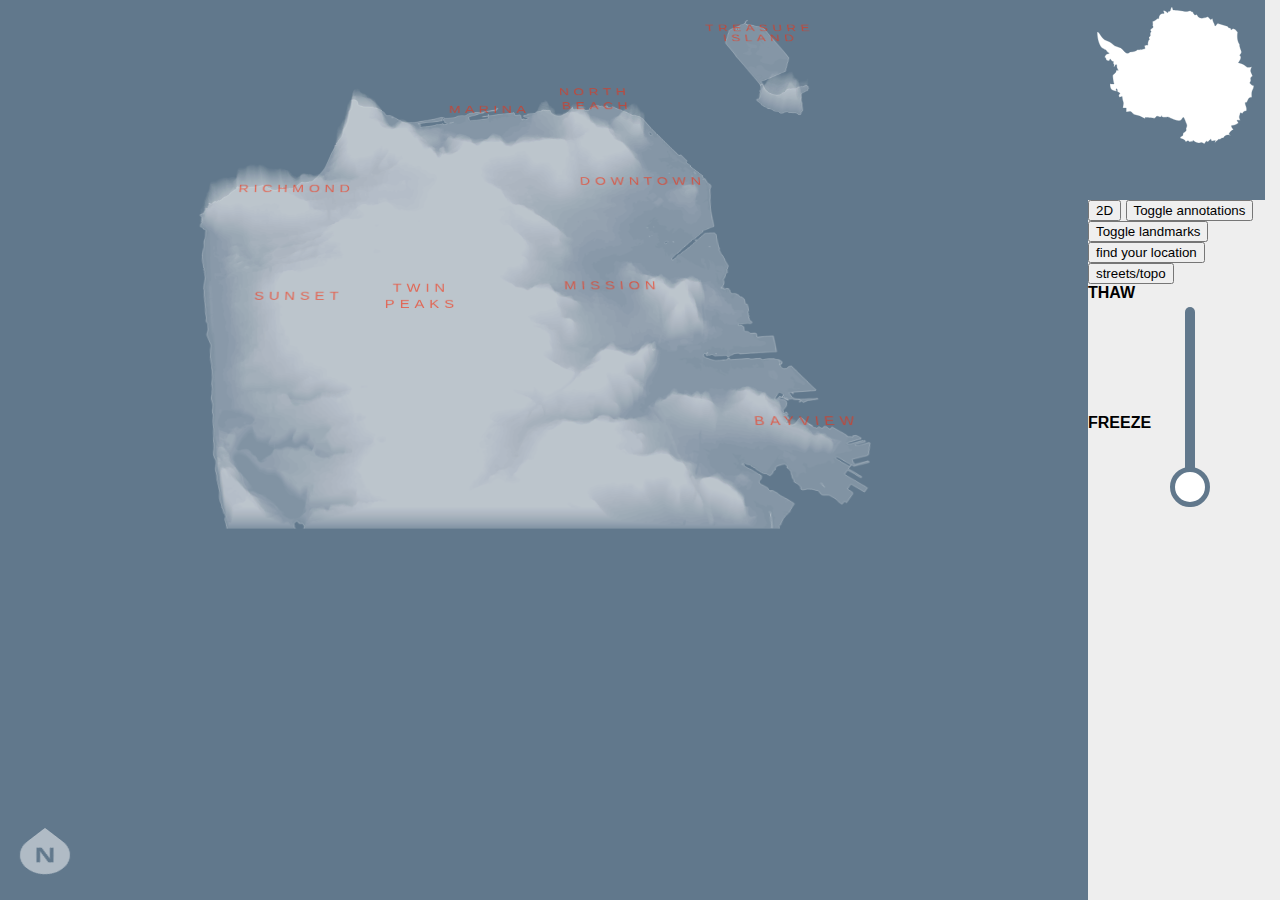
==== index.html @ 9d7a2fcf "initial commit" ====
<html>
	<style>
		.elevation {
			position:absolute;
			width:100%;
			pointer-events:none;
			transition:opacity 2s, -webkit-transform 1s;
			-webkit-transform-style:preserve-3d;	

		}

		.elevation path,
		.elevation polygon {
			fill:white;
			fill-opacity:0.03;
			stroke:white;
			stroke-width:0px;
			-webkit-transition:all 0s;

		}

		body {
			background:#61788C;
			overflow:hidden;
			font-family:Verdana, sans-serif;
			-webkit-touch-callout: none;
			-webkit-user-select: none;
			-khtml-user-select: none;
			-moz-user-select: none;
			-ms-user-select: none;
			user-select: none;
			margin:0;
		}
		
		#water {
			position:absolute; 
			width:500%; 
			height:2000px; 
			background:#61788C;
			transition:all 2s;
			opacity:0.7;
			margin-left:-150%;
			-webkit-transform-origin: 40% 60%;
			-webkit-backface-visibility:hidden;
			-webkit-transform:rotateX(80deg);
			display:none;

		}
		#scene {
			width:85%;
			height:100%;
			float:left;
			-webkit-transform-style: preserve-3d;
			-webkit-perspective:2000px;
			margin-left:-10%;
			margin-top:-10%;
			overflow:hidde;
		}

		.threedee {
			cursor:ew-resize ;
			-webkit-transform-style:preserve-3d;
		}

		.threedee:active {
			cursor:-webkit-grabbing;
		}

		#spinner {
			-webkit-transform-style:preserve-3d;	
			-webkit-transform:rotateX(35deg) rotateZ(0deg);	
			margin:0 auto; 
			width:100%; 
			-webkit-transform-origin:60% 60%;
			pointer-events:none;		
		}

		#coast path {
			stroke:white;
			stroke-opacity:1;
			stroke-width:0.25;
			fill-opacit:0.5;
			fil:#ddd;
		}

		.wateredge path,
		.wateredge polygon {
			fill-opacity:0.2;
			stroke-width:0.25px;
		}

		#compass {
			position:fixed; 
			bottom:0px; 
			left:0px; 
			opacity:0.5;
			padding:20px;
		}

		#sidebar {
			right:0px;
			top:0px;
			height:100%;
			background:#eee;
			position:absolute;
			width:15%;
			z-index:1;
			max-width:250px;
		}

		.range {
			-webkit-appearance: none;
			background-color: #61788C;
			height: 10px;
			border-radius: 25px;
			outline: none;
			width:200px;
			-webkit-transform: rotate(-90deg);
			margin-top:100px;

		}

		.range::-webkit-slider-thumb {
			-webkit-appearance: none;	
			width: 40px;
			height: 40px;
			border-radius: 50%;
			background: #fff;
			border: 5px solid #61788C;
			}	

		#antarctica {
			height:200px;
			background:#61788C;
		}
		/* Vertical centering scheme */

		.centeringparent {
			display:table; 
			height:100%;
		}

		.centeringmiddle{
			display:table-cell;
			vertical-align:middle;
		}
		/* Labels */
		.metertext {
			text-align: center;
			margin:10px 0px;
			color:#999;
			font-weight:bold;
		}

		#labels{
			pointer-events:none;
			-webkit-touch-callout: none;
			-webkit-user-select: none;
			-khtml-user-select: none;
			-moz-user-select: none;
			-ms-user-select: none;
			user-select: none;
		}

		#vertrotator {
			display:block;
			width:100%;
			margin:0 auto;
			padding-bottom:50%;
			-webkit-transform-style:preserve-3d;
			-webkit-backface-visibility: hidden;
			opacity:0.7;
			-webkit-transform:translateZ(200px);
		}
		.placelabel{
			-webkit-transform:rotateX(-90deg);
			-webkit-filter:blur(0px);
			position:absolute;
			text-align:center;
			z-index:1;
			-webkit-transform-origin:50% 0%;
			padding-top:120px;
			opacity:0;
			-webkit-transition:padding-top 0.1s ease-out, opacity 0.5s ease-out;
		}
		.labeltext {
			color:white; 
			background:#333; 
			padding:5px 8px;
			border-radius:2px;
			font-size:0.6em;
		}

		.labelline {
			width:0px;
			height:160px; 
			border-left:1.5px solid #333; 
			margin:0 auto;
			-webkit-transform-origin:50% 0%;
		}

		.visible {
			padding-top:60px;
			opacity:1;
		}

		#iamhere {
			-webkit-transform:rotateX(-90deg);
			padding-top:0px;
			opacity:1;
		}

		/* Streets layer */
		#streets {
			opacity:0;
		}
		#spinner:not(.topo) #streets {
			opacity:1;
			-webkit-transition:none;
		}		

		#spinner:not(.topo) .elevation path,
		#spinner:not(.topo) .elevation polygon{
			fill-opacity:0;
			-webkit-transition:fill-opacity 1s;

		}

		#spinner:not(.topo) .wateredge path,
		#spinner:not(.topo) .wateredge polygon{
			fill-opacity:0.3;
			-webkit-transition:fill-opacity 0s;
		}	


		#streets path {
			fill:none;
			stroke:white;
			stroke-width:0.25px;
		}

		@media only screen and (min-width:1800px) {

			.labeltext{
				font-size:1em;
			}
		}		
	</style>
	<body>
		<script src="http://ajax.googleapis.com/ajax/libs/jquery/1.11.0/jquery.min.js"></script>
		<script src="http://d3js.org/d3.v3.min.js" charset="utf-8"></script>
		<script src="geoposition.js" charset="utf-8"></script>		
		<div id='sidebar'>

	<svg id='antarctica' viewBox='0,0,530,600'>


		<style>	
			#ice {
				fill:white;
				stroke:#61788C;
				stroke-opacity:0.8;
				-webkit-transition:all 1s;
				opacity:1;
			}
			
			#underneath path {
				fill:#E2D6B5;
			}
		</style>




		<path filter="url(#f1" clip-path="url(#clipper)" id="ice" stroke-linejoin="round" stroke-linecap='round' d="M90.295,210.539c-4.053-8.108-4.053-8.108-4.053-16.215c-2.027,0-2.407,0.381-3.579,0.062
			c-1.172-0.316-1.615,7.476-5.416,5.955c-0.633-0.76,2.724-6.396-0.918-8.739c-1.172-0.763,0.285-5.386-0.222-7.413
			c0,0-4.623,2.406-8.107-6.08c-1.711-2.218-4.054,2.026-4.054,2.026s1.013,2.597-0.823,3.231c-2.597-1.901-4.498-0.904-7.791-3.516
			c-3.294-2.613,0.697-5.605-5.574-7.822c4.054-10.134,4.054-8.108,14.188-12.161c-6.081-4.054-6.081-4.054-10.134-10.135
			c-6.081-2.027-8.108-4.053-14.189-8.107c-8.107-10.135-12.161-30.403-12.161-44.591c5.131-4.751,12.161,16.215,22.296,22.295
			l14.188,6.081c8.107,4.054,10.134,8.107,16.215,12.161l18.242,6.081c8.107,6.08,12.161,14.188,18.242,16.215
			c6.587,0,7.856-3.794,9.968-4.03c11.916-0.611,17.997-2.146,20.372-5.725c2.406-2.85,8.17,1.647,24.385-4.433l-2.026-8.108
			c0,0,4.307-3.547,10.134-2.027c-0.158-3.705-0.539-13.586,5.201-18.044c-3.486-3.657-1.147-6.278-1.147-6.278
			s3.231-3.104,3.61-4.751c-1.709-8.931,1.483-9.069,2.199-11.697c0.715-2.627-2.757-1.727-1.778-5.349
			c0.977-3.623,6.849-4.483,7.635-7.467c0.789-2.984-1.674-4.481-1.532-5.193c1.267-2.85,0.191-9.564,0-12.162
			c10.895-2.914,14.442-11.781,18.242-8.107c2.027-12.162,4.054-16.215,16.215-16.215c1.711-3.737-4.435-6.904-2.027-8.107
			c4.054-0.507,7.157-0.253,11.91,5.891c1.5,1.947,1.772-2.851,3.292-3.357s5.158-0.515,5.699-2.914
			c0.572-2.47,1.395-5.701,3.422-9.754c1.71-3.293,3.04,1.267,4.56,7.728c8.552,0.316,27.87,2.217,35.977,4.434
			c6.082,1.583,10.135-1.583,15.963-2.217c4.307,4.307,8.361,1.077,10.641,10.261c3.219,4.956,8.486,0.443,9.629,1.9
			c6.777,18.686,30.086,6.081,31.859,6.397c2.977,0,6.611,8.354,8.955,8.147c3.807-0.641,2.73-3.238,6.055-2.193
			c-0.887,7.03,6.525,15.138,6.525,20.395c0,0,1.805,0.887,3.477-0.673c1.67-1.559,3.205-5.565,4.693-5.471
			c3.547,0.507,4.984,0.962,9.072,1.677c10.99,3.755,16.588,4.602,20.857,6.526c1.986,3.634,3.91,5.495,7.936,4.816
			c3.326,2.234,0.898,5.16,2.863,5.35c4.055-2.027,5.385-4.244,9.438-2.217s8.107,6.081,10.135,10.135c0,2.026-2.027,10.134,0,22.295
			c1.014,4.054,1.504,7.268,5.859,14.22c-1.158,7.142,5.479,19.16,5.479,22.201c0,4.053-3.23,6.144-5.258,10.197
			c8.107,6.081,0,16.215-4.053,22.296c30.402,6.081,16.215,18.242,40.537,12.161c-6.082,14.188-3.928,13.049,2.152,27.237
			c-12.162,8.108-0.252,10.577-8.359,20.711c-0.506,0.635,4.812,8.806,12.287,8.806c-2.027,16.215-8.107,10.134-6.08,34.457
			c-15.963-0.316-9.502,18.179-20.27,16.215c0.633,11.591,6.145,12.604,4.055,24.322c-8.107,2.026-8.107,2.026-12.162,8.107
			l-6.08-2.026c-2.027,10.134-6.08,12.16,0,22.296c0,0-7.855,0.253-10.135,0c-0.191,3.483,3.484,4.434,4.055,8.106
			c-0.318,1.457-11.529,7.854-20.27,8.108c-2.279,5.004,6.08,10.325,5.574,12.857c-9.502,1.837-13.682,13.491-13.682,13.491
			s4.877,1.964,4.053,4.055c-2.596-1.901-4.053-2.027-8.105-2.027c-2.027,0.507-6.969-0.124-11.705,7.87
			c-5.199,1.715-7.652,1.095-11.598,6.31c-1.746-4.968-4.256,0.047-7.326,1.975c-3.068,1.93-7.201,6.727-7.758,6.522
			c0.127-1.395,1.902-6.462,1.902-6.462l-10.135,2.027c0,0-0.453,0.044-1.248,0.125c-0.797,0.079-0.584-5.916-2.506-5.699
			c-1.92,0.219-7.414,7.54-9.287,7.769c-1.871,0.229-2.463-2.329-4.074-2.105c-1.611,0.223-4.754,7.722-5.895,7.921
			s-5.666-4.559-9.547-3.895c-19.951,7.032-23.119-13.869-26.223-2.089c-4.18-2.218-3.457-0.931-7.705,0.183
			c-2.709,0.698-2.957-3.583-5.366-3.518c-4.822,0.137-4.569,4.697-7.198,3.335c-2.152-9.502-15.139-7.792-16.405-11.845
			c-1.03-4.228,5.625-4.208,7.779-7.072c1.646-4.133-1.719-5.702,4.96-9.688c8.705-5.889,3.701-8.109,5.227-12.534
			c2.73-6.389,2.746-7.949,0.467-13.586c0,0-6.778-18.242-8.108-18.242c-4.053-1.139-4.053,6.713-10.008,8.868
			c-12.161,4.053-33.632-10.262-37.37-10.262c-3.419,0.063-19.259,3.751-18.661-4.147c-2.368,7.679-11.077,1.804-11.614,1.804
			c-8.108,0-5.005,6.271-10.453,6.018c-2.471-0.823-27.426-2.28-27.426-2.28v4.054l-16.215-8.107l-14.188-4.054
			c-12.161-4.054-6.08-14.188-26.349-8.107v-12.161h-10.134c4.053-24.323,0-12.161-2.027-34.457l-8.108,2.027
			c-8.107-10.958,11.274-8.868-6.08-16.216c0,0,0.316-12.099-4.054-8.107c-0.887,0.507,2.027,6.081,2.027,6.081
			c-16.215-2.026-20.269-6.081-20.269-22.296c0,0,13.365,1.9,12.161,0c-1.9-3.04-4.37-22.803-3.927-24.133
			c-0.19-2.66,12.415-9.374,9.976-15.772C85.735,210.601,90.295,210.539,90.295,210.539"/>
	</svg>
			<button onclick="$('#spinner').attr('style','');$('#threedee').attr('id','twodee')">2D</button>
			<button onclick='$("#labels").toggle()'>Toggle annotations</button>
			<button onclick='$(".placelabel").toggleClass("visible")'>Toggle landmarks</button>
			<button onclick='gps()'>find your location</button>
			<button onclick='mapmode()'>streets/topo</button>

			<br>
		<b>THAW</b>
			<input type="range" class="range" min="0" max="20" value='0' data-highlight="true">
			<b>FREEZE</b>

		</div>
<div id='scene' class='threedee'></div>
		<svg width='50' height='50' id='compass' style='-webkit-transform:rotateX(40deg) rotateZ(-45deg)'>
<path fill='white' d="M25,0C11.193,0,0,11.193,0,25c0,13.807,11.193,25,25,25c13.807,0,25-11.193,25-25V0H25z M24.234,37.795l-3.654-3.654l4.359-16.157L24.856,17.9c-1.694,1.93-2.928,3.281-3.701,4.055l-6.381,6.381l-2.569-2.571l13.561-13.56l3.626,3.626l-4.267,16.047l0.064,0.064c1.671-1.855,2.869-3.148,3.599-3.877l6.419-6.419l2.588,2.588L24.234,37.795z"/>
		</svg>




	<script>
		var currentx=0;
		var currenty=0;
		var xrotate=55;
		$('#scene').load('layer_v2.html');
	
		
		//slider change
		$('input').on("mousemove change", function() {
			var sliderval=$(this).val();
			var targetgroup=(sliderval)*10-10;

			//shrink antarctica by widening border thickness
			$('#ice').attr('stroke-width',(sliderval^1.8)*15-15);

		    //$('#water').css('-webkit-transform','rotateX('+xrotate+'deg) translateZ('+(sliderval*0.5+214)+'px)');
		    $('.wateredge').attr('class','elevation terrain');
		    $('#group'+targetgroup).attr('class','elevation terrain wateredge');

			
	
		});
			
		//3d rotate functionality	
		$('#scene').mousedown(function(e){
			var x=e.pageX;
			var y=e.pageY;			
	    	window.isDown = true;
		    $('#scene').on('mousemove',function(e){
		    	if(isDown){
					window.xdrag=x-e.pageX;
					$('#spinner').css('-webkit-transform','rotateX('+xrotate+'deg) rotateZ('+(currentx+xdrag/2)+'deg)')
										
					//vertical labels
					$('.placelabel').css('-webkit-transform','rotateX(-90deg) rotateY('+(currentx+xdrag/2)+'deg)'
					)	

					//rotate each horizontal label around its centroid
					$('.threedee .horizlabel').each(function()
						{var xpos=$(this).attr('x'); var ypos=$(this).attr('y');
						$(this).attr('transform','rotate('+(currentx+xdrag/2)*-1+','+xpos+','+ypos+')')
						}
					)

					//rotate compass
					$('#compass').css('-webkit-transform','rotateX('+(xrotate-10)+'deg) rotateZ('+(currentx+xdrag/2-45)+'deg)')

					//automatically stop rotation when drag goes out of the area (i.e. into sidebar)
					.mouseout(function() 
						{isDown = false; currentx=currentx+xdrag/2; console.log(currentx)}) 		
				}
			
			}) 
		})	
		.mouseup(function() 
			{isDown = false; currentx=currentx+xdrag/2; console.log(currentx)})  


		//Toggle between street and topology modes

		function mapmode(){

			if ($('.topo').length==0)
				{$('.terrain').each(function(index){$(this).css('-webkit-transform','translateZ('+index*2+'px)');});
				$('#spinner').toggleClass('topo');}

			else {$('#spinner').toggleClass('topo');$('.elevation').attr('style','');	}
		}   



/////////	GEOLOCATION
	//detects whether geolocation is possible
		$(function() {
			  if (geoPosition.init()) {
			    $("#live-geolocation").html(supports(true, "geolocation") + ' <a href="#" onclick="lookup_location();return false">Click to look up your location</a>.');
				} 
			  else {$("#live-geolocation").html(supports(false, "geolocation")); 
			  		$('#findme').remove();
					}
		});  

	//search current location
		function gps() {

			window.finding=setInterval(function() {

				if ($('#iamhere').length==0) {
					geoPosition.getCurrentPosition(get_latlon, show_map_error);
					current_location(lat,lon); console.log('poll'); 
				}

				if ($('#iamhere').length!=0) {
					if((lon>= -122.516613) && (lon<=-122.358685) && (lat<=37.841898) && (lat>=37.702273))
						{}
					else 
						{alert("Whoops, it doesn't look like you're in the area. This feature is limited to San Francisco.")};
				}

			}, 0);
		}

	function lonx(lon){return 396.5294578*lon+48607.94539};
	function laty(lat){return -1006.012632*lat+38049.89746};

	function current_location(lat,lon){
		var x=lonx(lon)+'%';
		var y=laty(lat)+'%';

		$('#vertrotator').append('<div class="placelabel" id="iamhere" style="-webkit-transform:rotateX(-90deg) rotateY('+currentx+'deg); top:'+x+';left:'+y+'"><div class="labeltext" style="background:purple;border-radius:10px"> You are here</div><div class="labelline" style="border:2px solid purple"></div></div>');
		}		
		</script>	
	</body>
</html>
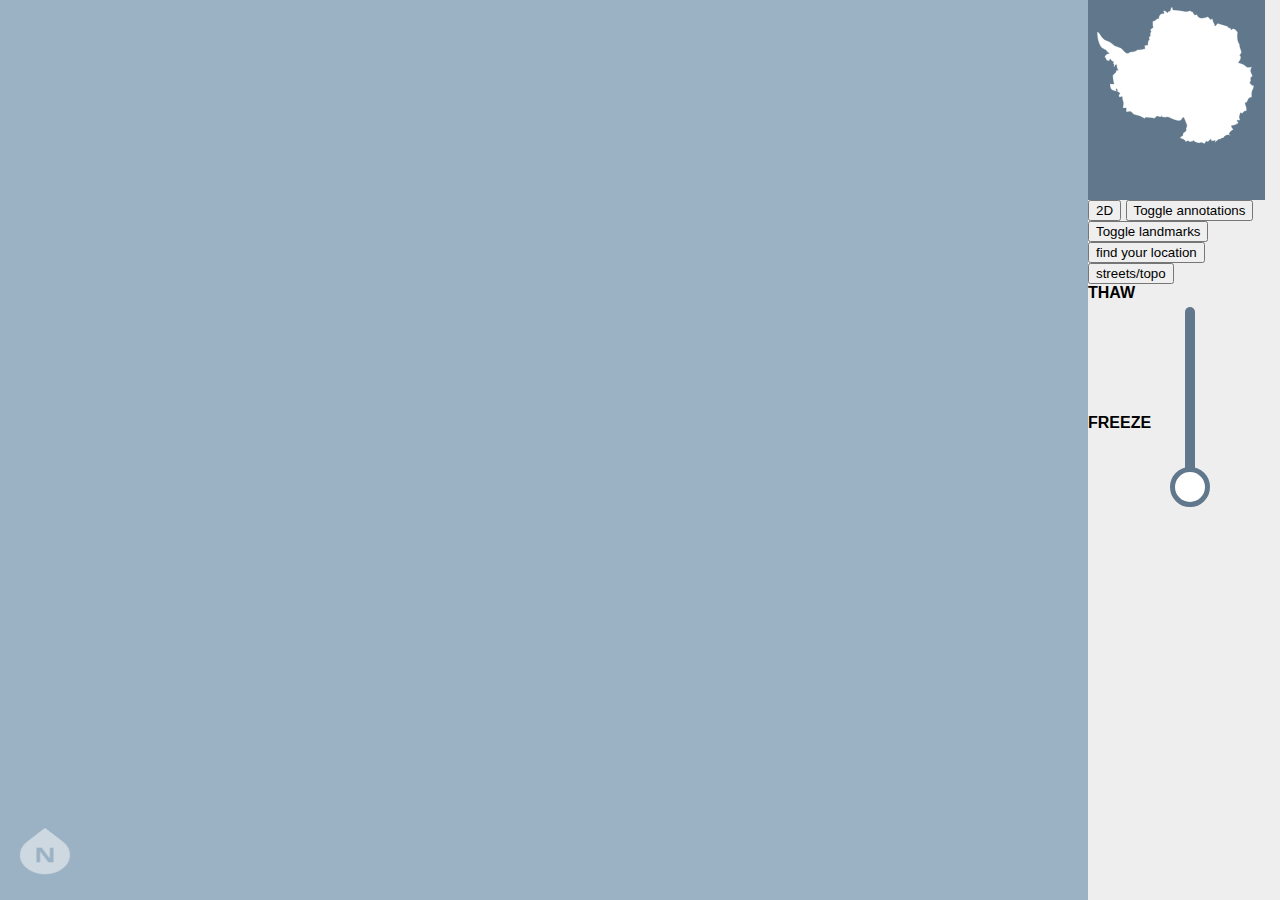
==== commit 1491af94: "added chunked elevation scheme" ====
--- a/index.html
+++ b/index.html
@@ -5,22 +5,23 @@
 			width:100%;
 			pointer-events:none;
 			transition:opacity 2s, -webkit-transform 1s;
-			-webkit-transform-style:preserve-3d;	
+			-webkit-transform-style:preserve-3d;
+			-webkit-backface-visibility:hidden;				
 
 		}
 
 		.elevation path,
 		.elevation polygon {
-			fill:white;
-			fill-opacity:0.03;
+			fill:#9B7F6A;
+			fill-opacity:0.05;
 			stroke:white;
 			stroke-width:0px;
-			-webkit-transition:all 0s;
+			-webkit-transition:fill-opacity 0.5s;
 
 		}
 
 		body {
-			background:#61788C;
+			background:#9BB2C4;
 			overflow:hidden;
 			font-family:Verdana, sans-serif;
 			-webkit-touch-callout: none;
@@ -53,7 +54,7 @@
 			-webkit-transform-style: preserve-3d;
 			-webkit-perspective:2000px;
 			margin-left:-10%;
-			margin-top:-10%;
+			margin-top:-5%;
 			overflow:hidde;
 		}
 
@@ -83,10 +84,16 @@
 			fil:#ddd;
 		}
 
+		.underwater path,
+		.underwater polygon {
+			fill:#FDFBED;
+			fill-opacity:0.06;
+		}
+
 		.wateredge path,
 		.wateredge polygon {
-			fill-opacity:0.2;
-			stroke-width:0.25px;
+			fill-opacity:1;
+			fill:#FDFBED;
 		}
 
 		#compass {
@@ -184,8 +191,8 @@
 			-webkit-transition:padding-top 0.1s ease-out, opacity 0.5s ease-out;
 		}
 		.labeltext {
-			color:white; 
-			background:#333; 
+			color:#333; 
+			background:white; 
 			padding:5px 8px;
 			border-radius:2px;
 			font-size:0.6em;
@@ -193,8 +200,8 @@
 
 		.labelline {
 			width:0px;
-			height:160px; 
-			border-left:1.5px solid #333; 
+			height:130px; 
+			border-left:1.5px solid white; 
 			margin:0 auto;
 			-webkit-transform-origin:50% 0%;
 		}
@@ -228,14 +235,14 @@
 
 		#spinner:not(.topo) .wateredge path,
 		#spinner:not(.topo) .wateredge polygon{
-			fill-opacity:0.3;
+			fill-opacity:1;
 			-webkit-transition:fill-opacity 0s;
 		}	
 
 
 		#streets path {
 			fill:none;
-			stroke:white;
+			stroke:#31485C;
 			stroke-width:0.25px;
 		}
 
@@ -312,7 +319,7 @@
 			c-0.19-2.66,12.415-9.374,9.976-15.772C85.735,210.601,90.295,210.539,90.295,210.539"/>
 	</svg>
 			<button onclick="$('#spinner').attr('style','');$('#threedee').attr('id','twodee')">2D</button>
-			<button onclick='$("#labels").toggle()'>Toggle annotations</button>
+			<button onclick='$("#labels text").toggle()'>Toggle annotations</button>
 			<button onclick='$(".placelabel").toggleClass("visible")'>Toggle landmarks</button>
 			<button onclick='gps()'>find your location</button>
 			<button onclick='mapmode()'>streets/topo</button>
@@ -334,8 +341,9 @@
 	<script>
 		var currentx=0;
 		var currenty=0;
-		var xrotate=55;
-		$('#scene').load('layer_v2.html');
+		var xrotate=50;
+		var stackcoefficient=3;
+		$('#scene').load('layers_0-1000_chunked.html');
 	
 		
 		//slider change
@@ -347,9 +355,15 @@
 			$('#ice').attr('stroke-width',(sliderval^1.8)*15-15);
 
 		    //$('#water').css('-webkit-transform','rotateX('+xrotate+'deg) translateZ('+(sliderval*0.5+214)+'px)');
-		    $('.wateredge').attr('class','elevation terrain');
-		    $('#group'+targetgroup).attr('class','elevation terrain wateredge');
-
+
+		    $('g').each(function(index){
+		    	if (index>sliderval)
+		    		{$(this).attr('class','')}
+		    	if (index<sliderval)
+		    		{$(this).attr('class','underwater')}
+		    	if (index==sliderval)		    	
+		    		{$(this).attr('class','wateredge')}
+		    })
 			
 	
 		});
@@ -394,7 +408,7 @@
 		function mapmode(){
 
 			if ($('.topo').length==0)
-				{$('.terrain').each(function(index){$(this).css('-webkit-transform','translateZ('+index*2+'px)');});
+				{$('.terrain').each(function(index){$(this).css('-webkit-transform','translateZ('+index*stackcoefficient+'px)');});
 				$('#spinner').toggleClass('topo');}
 
 			else {$('#spinner').toggleClass('topo');$('.elevation').attr('style','');	}
@@ -437,10 +451,11 @@
 	function laty(lat){return -1006.012632*lat+38049.89746};
 
 	function current_location(lat,lon){
+		console.log(lat+', '+lon);
 		var x=lonx(lon)+'%';
 		var y=laty(lat)+'%';
 
-		$('#vertrotator').append('<div class="placelabel" id="iamhere" style="-webkit-transform:rotateX(-90deg) rotateY('+currentx+'deg); top:'+x+';left:'+y+'"><div class="labeltext" style="background:purple;border-radius:10px"> You are here</div><div class="labelline" style="border:2px solid purple"></div></div>');
+		$('#vertrotator').append('<div class="placelabel" id="iamhere" style="-webkit-transform:rotateX(-90deg) rotateY('+currentx+'deg); top:'+x+';left:'+y+'"><div class="labeltext" style="background:purple;color:white"> You are here</div><div class="labelline" style="border:1px solid purple;height:150px;"></div></div>');
 		}		
 		</script>	
 	</body>
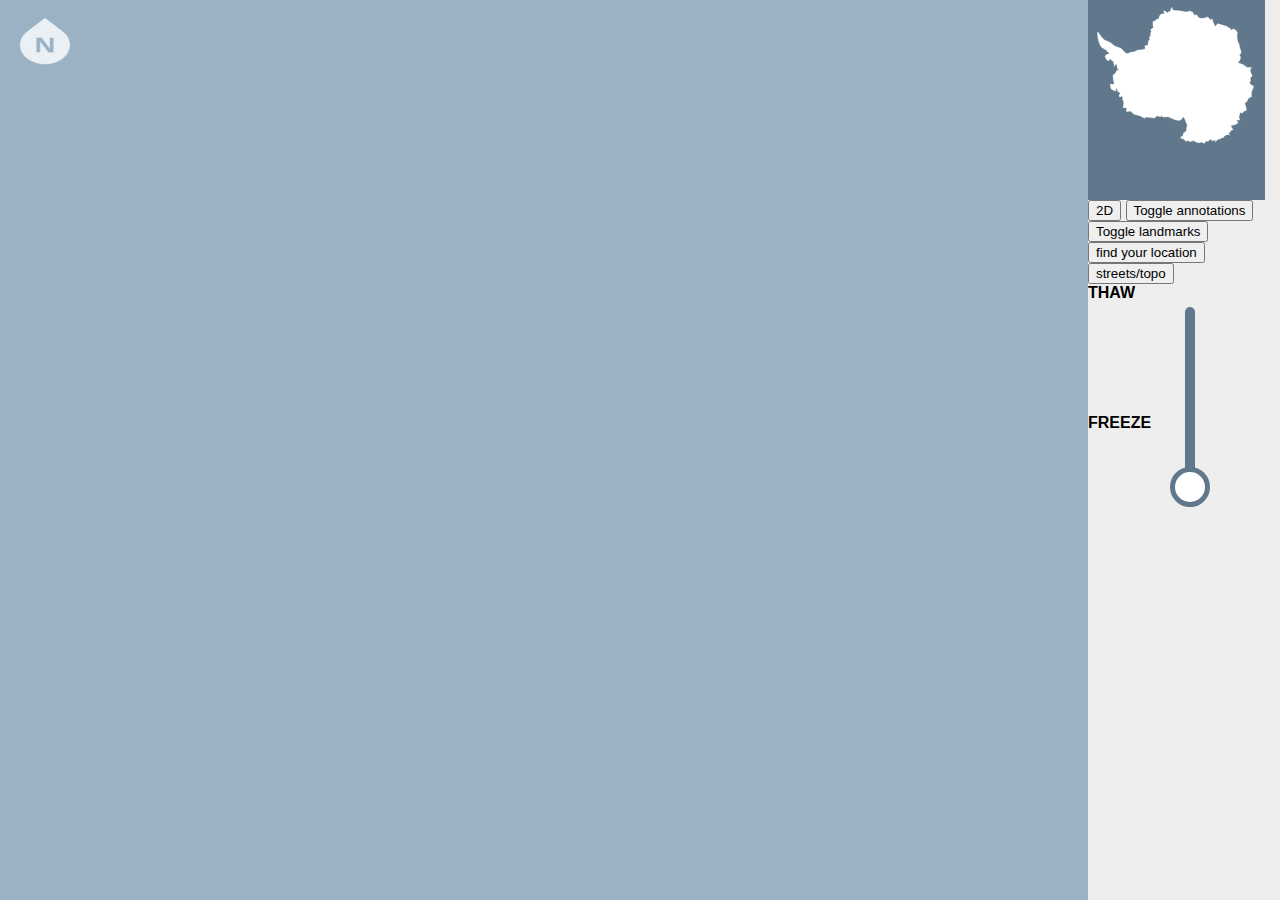
==== commit 5fec9be7: "implemented x-axis tilting" ====
--- a/index.html
+++ b/index.html
@@ -4,25 +4,26 @@
 			position:absolute;
 			width:100%;
 			pointer-events:none;
-			transition:opacity 2s, -webkit-transform 1s;
+			transition:opacity 2s, -webkit-transform 0.5s;
 			-webkit-transform-style:preserve-3d;
 			-webkit-backface-visibility:hidden;				
-
-		}
-
+		}
+		.underwater#group-10 path{
+			stroke:#FDFBED;
+			stroke-width:0.25;
+		}
 		.elevation path,
 		.elevation polygon {
 			fill:#9B7F6A;
 			fill-opacity:0.05;
 			stroke:white;
 			stroke-width:0px;
-			-webkit-transition:fill-opacity 0.5s;
+			-webkit-transition:fill-opacity 0s;
 
 		}
 
 		body {
 			background:#9BB2C4;
-			overflow:hidden;
 			font-family:Verdana, sans-serif;
 			-webkit-touch-callout: none;
 			-webkit-user-select: none;
@@ -31,6 +32,7 @@
 			-ms-user-select: none;
 			user-select: none;
 			margin:0;
+			overflow:hidden;
 		}
 		
 		#water {
@@ -52,10 +54,10 @@
 			height:100%;
 			float:left;
 			-webkit-transform-style: preserve-3d;
-			-webkit-perspective:2000px;
+			-webkit-perspective:1500px;
 			margin-left:-10%;
-			margin-top:-5%;
-			overflow:hidde;
+			margin-top:-10%;
+			z-index:-1;
 		}
 
 		.threedee {
@@ -69,11 +71,12 @@
 
 		#spinner {
 			-webkit-transform-style:preserve-3d;	
-			-webkit-transform:rotateX(35deg) rotateZ(0deg);	
+			-webkit-transform:rotateX(50deg) rotateZ(20deg);	
 			margin:0 auto; 
 			width:100%; 
 			-webkit-transform-origin:60% 60%;
-			pointer-events:none;		
+			pointer-events:none;
+			background:#9BB2C4;		
 		}
 
 		#coast path {
@@ -88,20 +91,24 @@
 		.underwater polygon {
 			fill:#FDFBED;
 			fill-opacity:0.06;
+			-webkit-transition:fill-opacity 1s;			
 		}
 
 		.wateredge path,
 		.wateredge polygon {
 			fill-opacity:1;
 			fill:#FDFBED;
+			transition:none;
 		}
 
 		#compass {
 			position:fixed; 
-			bottom:0px; 
+			top:0px; 
 			left:0px; 
-			opacity:0.5;
+			opacity:0.8;
 			padding:20px;
+			-webkit-transform:translateZ(100000px);
+			z-index:2;
 		}
 
 		#sidebar {
@@ -112,7 +119,9 @@
 			position:absolute;
 			width:15%;
 			z-index:1;
+			width:15%;
 			max-width:250px;
+			-webkit-transform:translateZ(10000px);
 		}
 
 		.range {
@@ -178,16 +187,16 @@
 			-webkit-backface-visibility: hidden;
 			opacity:0.7;
 			-webkit-transform:translateZ(200px);
+			z-index:-2;
 		}
 		.placelabel{
 			-webkit-transform:rotateX(-90deg);
-			-webkit-filter:blur(0px);
 			position:absolute;
 			text-align:center;
 			z-index:1;
 			-webkit-transform-origin:50% 0%;
-			padding-top:120px;
-			opacity:0;
+			padding-top:80px;
+			opacity:1;
 			-webkit-transition:padding-top 0.1s ease-out, opacity 0.5s ease-out;
 		}
 		.labeltext {
@@ -206,9 +215,9 @@
 			-webkit-transform-origin:50% 0%;
 		}
 
-		.visible {
-			padding-top:60px;
-			opacity:1;
+		.hidden {
+			padding-top:160px;
+			opacity:0;
 		}
 
 		#iamhere {
@@ -219,24 +228,27 @@
 
 		/* Streets layer */
 		#streets {
-			opacity:0;
-		}
+			opacity:0.6;
+			-webkit-transition:opacity 0.4s ease-out, -webkit-transform 0.4s ease-out;
+			-webkit-transform:translateZ(-2000px) scale(0);
+			transition-timing-function: cubic-bezier(0, 0, 0.3, 1);
+
+		}
+
 		#spinner:not(.topo) #streets {
 			opacity:1;
-			-webkit-transition:none;
+			-webkit-transform:none;
 		}		
 
 		#spinner:not(.topo) .elevation path,
 		#spinner:not(.topo) .elevation polygon{
 			fill-opacity:0;
-			-webkit-transition:fill-opacity 1s;
-
+			fill:#FDFBED;			
 		}
 
 		#spinner:not(.topo) .wateredge path,
 		#spinner:not(.topo) .wateredge polygon{
 			fill-opacity:1;
-			-webkit-transition:fill-opacity 0s;
 		}	
 
 
@@ -251,7 +263,15 @@
 			.labeltext{
 				font-size:1em;
 			}
-		}		
+		}	
+
+		@media only (-webkit-min-device-pixel-ratio: 2), 
+		(min-resolution: 192dpi) { 
+
+				#scene {
+					max-width:1250px;
+				}
+		}			
 	</style>
 	<body>
 		<script src="http://ajax.googleapis.com/ajax/libs/jquery/1.11.0/jquery.min.js"></script>
@@ -320,7 +340,7 @@
 	</svg>
 			<button onclick="$('#spinner').attr('style','');$('#threedee').attr('id','twodee')">2D</button>
 			<button onclick='$("#labels text").toggle()'>Toggle annotations</button>
-			<button onclick='$(".placelabel").toggleClass("visible")'>Toggle landmarks</button>
+			<button onclick='$(".placelabel").toggleClass("hidden")'>Toggle landmarks</button>
 			<button onclick='gps()'>find your location</button>
 			<button onclick='mapmode()'>streets/topo</button>
 
@@ -339,7 +359,7 @@
 
 
 	<script>
-		var currentx=0;
+		var currentz=0;
 		var currenty=0;
 		var xrotate=50;
 		var stackcoefficient=3;
@@ -376,31 +396,43 @@
 		    $('#scene').on('mousemove',function(e){
 		    	if(isDown){
 					window.xdrag=x-e.pageX;
-					$('#spinner').css('-webkit-transform','rotateX('+xrotate+'deg) rotateZ('+(currentx+xdrag/2)+'deg)')
+					window.ydrag=y-e.pageY;
+
+					window.currentpivot=xrotate+ydrag/4;
+
+					//constrict xrotate to 30-90 degrees
+					if (currentpivot>=70){
+						currentpivot=70
+					}
+					if (currentpivot<=0){
+						currentpivot=0
+					}		
+
+					$('#spinner').css('-webkit-transform','rotateX('+currentpivot+'deg) rotateZ('+(currentz+xdrag/2)+'deg)')
 										
 					//vertical labels
-					$('.placelabel').css('-webkit-transform','rotateX(-90deg) rotateY('+(currentx+xdrag/2)+'deg)'
+					$('.placelabel').css('-webkit-transform','rotateX(-90deg) rotateY('+(currentz+xdrag/2)+'deg)'
 					)	
 
 					//rotate each horizontal label around its centroid
 					$('.threedee .horizlabel').each(function()
 						{var xpos=$(this).attr('x'); var ypos=$(this).attr('y');
-						$(this).attr('transform','rotate('+(currentx+xdrag/2)*-1+','+xpos+','+ypos+')')
+						$(this).attr('transform','rotate('+(currentz+xdrag/2)*-1+','+xpos+','+ypos+')')
 						}
 					)
 
 					//rotate compass
-					$('#compass').css('-webkit-transform','rotateX('+(xrotate-10)+'deg) rotateZ('+(currentx+xdrag/2-45)+'deg)')
+					$('#compass').css('-webkit-transform','rotateX('+(xrotate-10)+'deg) rotateZ('+(currentz+xdrag/2-45)+'deg)')
 
 					//automatically stop rotation when drag goes out of the area (i.e. into sidebar)
 					.mouseout(function() 
-						{isDown = false; currentx=currentx+xdrag/2; console.log(currentx)}) 		
+						{isDown = false; currentz=currentz+xdrag/2}) 		
 				}
 			
 			}) 
 		})	
 		.mouseup(function() 
-			{isDown = false; currentx=currentx+xdrag/2; console.log(currentx)})  
+			{isDown = false; currentz=currentz+xdrag/2; xrotate=currentpivot; console.log('Current Z rotation '+currentz+', X rotation '+xrotate);console.log('ydrag was '+ydrag);})  
 
 
 		//Toggle between street and topology modes
@@ -455,7 +487,7 @@
 		var x=lonx(lon)+'%';
 		var y=laty(lat)+'%';
 
-		$('#vertrotator').append('<div class="placelabel" id="iamhere" style="-webkit-transform:rotateX(-90deg) rotateY('+currentx+'deg); top:'+x+';left:'+y+'"><div class="labeltext" style="background:purple;color:white"> You are here</div><div class="labelline" style="border:1px solid purple;height:150px;"></div></div>');
+		$('#vertrotator').append('<div class="placelabel" id="iamhere" style="-webkit-transform:rotateX(-90deg) rotateY('+currentz+'deg); top:'+x+';left:'+y+'"><div class="labeltext" style="background:purple;color:white"> You are here</div><div class="labelline" style="border:1px solid purple;height:180px;"></div></div>');
 		}		
 		</script>	
 	</body>
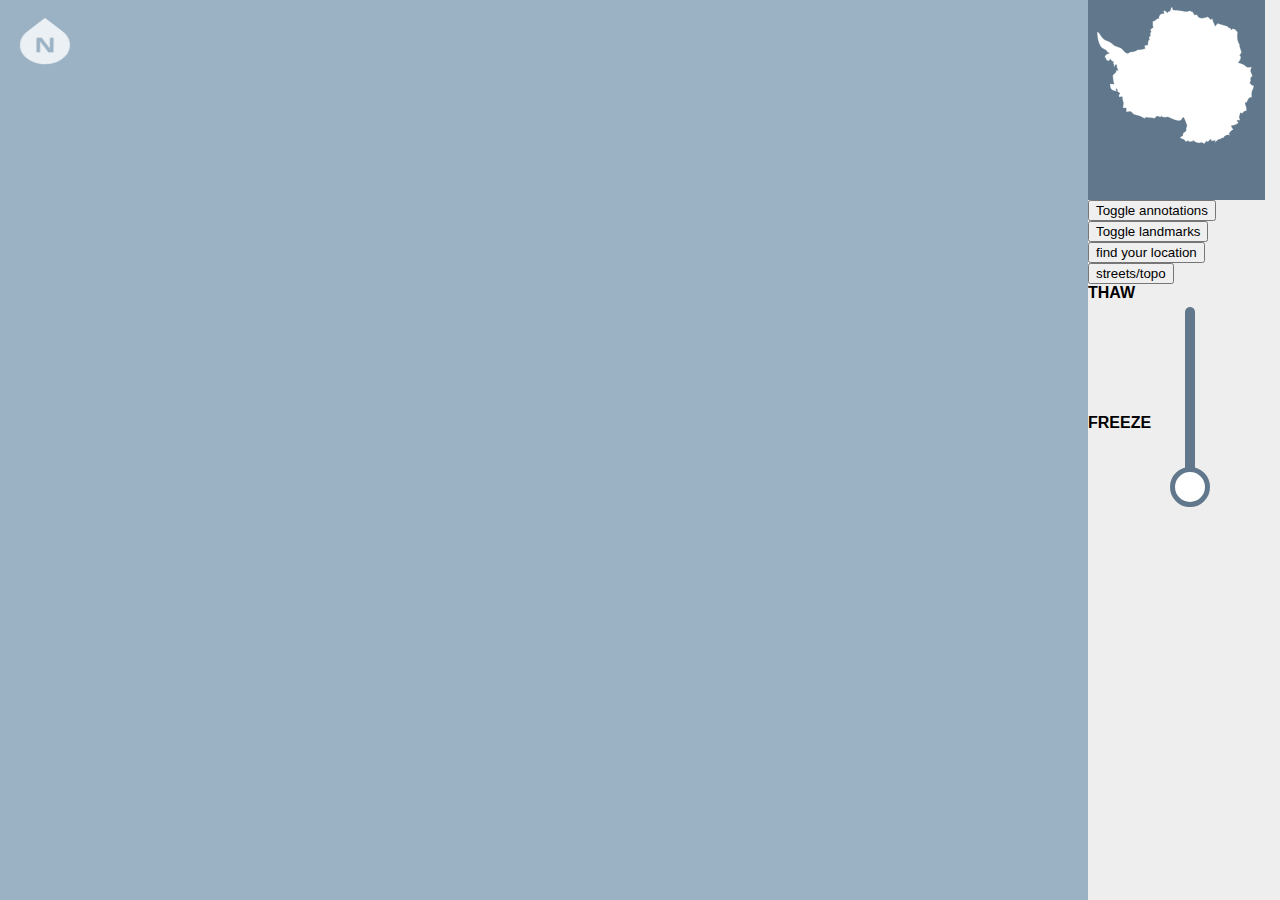
==== commit 7b611dde: "catchup commit" ====
--- a/index.html
+++ b/index.html
@@ -1,284 +1,11 @@
 <html>
-	<style>
-		.elevation {
-			position:absolute;
-			width:100%;
-			pointer-events:none;
-			transition:opacity 2s, -webkit-transform 0.5s;
-			-webkit-transform-style:preserve-3d;
-			-webkit-backface-visibility:hidden;				
-		}
-		.underwater#group-10 path{
-			stroke:#FDFBED;
-			stroke-width:0.25;
-		}
-		.elevation path,
-		.elevation polygon {
-			fill:#9B7F6A;
-			fill-opacity:0.05;
-			stroke:white;
-			stroke-width:0px;
-			-webkit-transition:fill-opacity 0s;
-
-		}
-
-		body {
-			background:#9BB2C4;
-			font-family:Verdana, sans-serif;
-			-webkit-touch-callout: none;
-			-webkit-user-select: none;
-			-khtml-user-select: none;
-			-moz-user-select: none;
-			-ms-user-select: none;
-			user-select: none;
-			margin:0;
-			overflow:hidden;
-		}
-		
-		#water {
-			position:absolute; 
-			width:500%; 
-			height:2000px; 
-			background:#61788C;
-			transition:all 2s;
-			opacity:0.7;
-			margin-left:-150%;
-			-webkit-transform-origin: 40% 60%;
-			-webkit-backface-visibility:hidden;
-			-webkit-transform:rotateX(80deg);
-			display:none;
-
-		}
-		#scene {
-			width:85%;
-			height:100%;
-			float:left;
-			-webkit-transform-style: preserve-3d;
-			-webkit-perspective:1500px;
-			margin-left:-10%;
-			margin-top:-10%;
-			z-index:-1;
-		}
-
-		.threedee {
-			cursor:ew-resize ;
-			-webkit-transform-style:preserve-3d;
-		}
-
-		.threedee:active {
-			cursor:-webkit-grabbing;
-		}
-
-		#spinner {
-			-webkit-transform-style:preserve-3d;	
-			-webkit-transform:rotateX(50deg) rotateZ(20deg);	
-			margin:0 auto; 
-			width:100%; 
-			-webkit-transform-origin:60% 60%;
-			pointer-events:none;
-			background:#9BB2C4;		
-		}
-
-		#coast path {
-			stroke:white;
-			stroke-opacity:1;
-			stroke-width:0.25;
-			fill-opacit:0.5;
-			fil:#ddd;
-		}
-
-		.underwater path,
-		.underwater polygon {
-			fill:#FDFBED;
-			fill-opacity:0.06;
-			-webkit-transition:fill-opacity 1s;			
-		}
-
-		.wateredge path,
-		.wateredge polygon {
-			fill-opacity:1;
-			fill:#FDFBED;
-			transition:none;
-		}
-
-		#compass {
-			position:fixed; 
-			top:0px; 
-			left:0px; 
-			opacity:0.8;
-			padding:20px;
-			-webkit-transform:translateZ(100000px);
-			z-index:2;
-		}
-
-		#sidebar {
-			right:0px;
-			top:0px;
-			height:100%;
-			background:#eee;
-			position:absolute;
-			width:15%;
-			z-index:1;
-			width:15%;
-			max-width:250px;
-			-webkit-transform:translateZ(10000px);
-		}
-
-		.range {
-			-webkit-appearance: none;
-			background-color: #61788C;
-			height: 10px;
-			border-radius: 25px;
-			outline: none;
-			width:200px;
-			-webkit-transform: rotate(-90deg);
-			margin-top:100px;
-
-		}
-
-		.range::-webkit-slider-thumb {
-			-webkit-appearance: none;	
-			width: 40px;
-			height: 40px;
-			border-radius: 50%;
-			background: #fff;
-			border: 5px solid #61788C;
-			}	
-
-		#antarctica {
-			height:200px;
-			background:#61788C;
-		}
-		/* Vertical centering scheme */
-
-		.centeringparent {
-			display:table; 
-			height:100%;
-		}
-
-		.centeringmiddle{
-			display:table-cell;
-			vertical-align:middle;
-		}
-		/* Labels */
-		.metertext {
-			text-align: center;
-			margin:10px 0px;
-			color:#999;
-			font-weight:bold;
-		}
-
-		#labels{
-			pointer-events:none;
-			-webkit-touch-callout: none;
-			-webkit-user-select: none;
-			-khtml-user-select: none;
-			-moz-user-select: none;
-			-ms-user-select: none;
-			user-select: none;
-		}
-
-		#vertrotator {
-			display:block;
-			width:100%;
-			margin:0 auto;
-			padding-bottom:50%;
-			-webkit-transform-style:preserve-3d;
-			-webkit-backface-visibility: hidden;
-			opacity:0.7;
-			-webkit-transform:translateZ(200px);
-			z-index:-2;
-		}
-		.placelabel{
-			-webkit-transform:rotateX(-90deg);
-			position:absolute;
-			text-align:center;
-			z-index:1;
-			-webkit-transform-origin:50% 0%;
-			padding-top:80px;
-			opacity:1;
-			-webkit-transition:padding-top 0.1s ease-out, opacity 0.5s ease-out;
-		}
-		.labeltext {
-			color:#333; 
-			background:white; 
-			padding:5px 8px;
-			border-radius:2px;
-			font-size:0.6em;
-		}
-
-		.labelline {
-			width:0px;
-			height:130px; 
-			border-left:1.5px solid white; 
-			margin:0 auto;
-			-webkit-transform-origin:50% 0%;
-		}
-
-		.hidden {
-			padding-top:160px;
-			opacity:0;
-		}
-
-		#iamhere {
-			-webkit-transform:rotateX(-90deg);
-			padding-top:0px;
-			opacity:1;
-		}
-
-		/* Streets layer */
-		#streets {
-			opacity:0.6;
-			-webkit-transition:opacity 0.4s ease-out, -webkit-transform 0.4s ease-out;
-			-webkit-transform:translateZ(-2000px) scale(0);
-			transition-timing-function: cubic-bezier(0, 0, 0.3, 1);
-
-		}
-
-		#spinner:not(.topo) #streets {
-			opacity:1;
-			-webkit-transform:none;
-		}		
-
-		#spinner:not(.topo) .elevation path,
-		#spinner:not(.topo) .elevation polygon{
-			fill-opacity:0;
-			fill:#FDFBED;			
-		}
-
-		#spinner:not(.topo) .wateredge path,
-		#spinner:not(.topo) .wateredge polygon{
-			fill-opacity:1;
-		}	
-
-
-		#streets path {
-			fill:none;
-			stroke:#31485C;
-			stroke-width:0.25px;
-		}
-
-		@media only screen and (min-width:1800px) {
-
-			.labeltext{
-				font-size:1em;
-			}
-		}	
-
-		@media only (-webkit-min-device-pixel-ratio: 2), 
-		(min-resolution: 192dpi) { 
-
-				#scene {
-					max-width:1250px;
-				}
-		}			
-	</style>
+		<link rel="stylesheet" href="style.css">
+	
 	<body>
 		<script src="http://ajax.googleapis.com/ajax/libs/jquery/1.11.0/jquery.min.js"></script>
 		<script src="http://d3js.org/d3.v3.min.js" charset="utf-8"></script>
 		<script src="geoposition.js" charset="utf-8"></script>		
 		<div id='sidebar'>
-
 	<svg id='antarctica' viewBox='0,0,530,600'>
 
 
@@ -338,17 +65,17 @@
 			c-16.215-2.026-20.269-6.081-20.269-22.296c0,0,13.365,1.9,12.161,0c-1.9-3.04-4.37-22.803-3.927-24.133
 			c-0.19-2.66,12.415-9.374,9.976-15.772C85.735,210.601,90.295,210.539,90.295,210.539"/>
 	</svg>
-			<button onclick="$('#spinner').attr('style','');$('#threedee').attr('id','twodee')">2D</button>
+			<span class='currentdepth'></span>
 			<button onclick='$("#labels text").toggle()'>Toggle annotations</button>
 			<button onclick='$(".placelabel").toggleClass("hidden")'>Toggle landmarks</button>
 			<button onclick='gps()'>find your location</button>
 			<button onclick='mapmode()'>streets/topo</button>
 
+
 			<br>
 		<b>THAW</b>
 			<input type="range" class="range" min="0" max="20" value='0' data-highlight="true">
 			<b>FREEZE</b>
-
 		</div>
 <div id='scene' class='threedee'></div>
 		<svg width='50' height='50' id='compass' style='-webkit-transform:rotateX(40deg) rotateZ(-45deg)'>
@@ -365,6 +92,20 @@
 		var stackcoefficient=3;
 		$('#scene').load('layers_0-1000_chunked.html');
 	
+
+    var previousScroll = 0;
+    
+    $(window).scroll(function () {
+       var currentScroll = $(this).scrollTop();
+       if (currentScroll > previousScroll){
+           alert('down');
+       }
+       else {
+          alert('up');
+       }
+       previousScroll = currentScroll;
+    });
+
 		
 		//slider change
 		$('input').on("mousemove change", function() {
@@ -385,7 +126,7 @@
 		    		{$(this).attr('class','wateredge')}
 		    })
 			
-	
+			$('.currentdepth').text(sliderval*10+'feet above current level');
 		});
 			
 		//3d rotate functionality	
@@ -395,55 +136,65 @@
 	    	window.isDown = true;
 		    $('#scene').on('mousemove',function(e){
 		    	if(isDown){
-					window.xdrag=x-e.pageX;
-					window.ydrag=y-e.pageY;
-
-					window.currentpivot=xrotate+ydrag/4;
-
-					//constrict xrotate to 30-90 degrees
-					if (currentpivot>=70){
-						currentpivot=70
+					window.xdrag=(x-e.pageX)/4;
+					window.ydrag=(y-e.pageY)/4;
+					window.currentpivot=xrotate+ydrag;
+
+					//switch to 2D-view when map is nearly 90 degrees, and constrict xrotate to 30-90 degrees
+					if(currentpivot<=40)
+						{$('#scene').attr('class','twodee');
+					$('.twodee .placelabel').css('padding-top','0px')
+						if (currentpivot<=40){currentpivot=40};
 					}
-					if (currentpivot<=0){
-						currentpivot=0
+
+					else{$('#scene').attr('class','threedee');
+						applylabelpadding();
+						if (currentpivot>=70){
+							currentpivot=70;
+						}
 					}		
 
-					$('#spinner').css('-webkit-transform','rotateX('+currentpivot+'deg) rotateZ('+(currentz+xdrag/2)+'deg)')
+					$('#spinner').css('-webkit-transform','rotateX('+currentpivot+'deg) rotateZ('+(currentz+xdrag)+'deg)')
 										
-					//vertical labels
-					$('.placelabel').css('-webkit-transform','rotateX(-90deg) rotateY('+(currentz+xdrag/2)+'deg)'
-					)	
+					//landmark labels
+					$('.threedee .placelabel').css('-webkit-transform','rotateX(-90deg) rotateY('+(currentz+xdrag)+'deg)');
+
+					$('.twodee .placelabel').css('-webkit-transform','rotateX(0deg) rotateZ('+(-currentz-xdrag)+'deg)');	
 
 					//rotate each horizontal label around its centroid
-					$('.threedee .horizlabel').each(function()
+					$('.horizlabel').each(function()
 						{var xpos=$(this).attr('x'); var ypos=$(this).attr('y');
-						$(this).attr('transform','rotate('+(currentz+xdrag/2)*-1+','+xpos+','+ypos+')')
+						$(this).attr('transform','rotate('+(currentz+xdrag)*-1+','+xpos+','+ypos+')')
 						}
 					)
 
 					//rotate compass
-					$('#compass').css('-webkit-transform','rotateX('+(xrotate-10)+'deg) rotateZ('+(currentz+xdrag/2-45)+'deg)')
+					$('#compass').css('-webkit-transform','rotateX('+(currentpivot)+'deg) rotateZ('+(currentz+xdrag-45)+'deg)')
 
 					//automatically stop rotation when drag goes out of the area (i.e. into sidebar)
-					.mouseout(function() 
-						{isDown = false; currentz=currentz+xdrag/2}) 		
-				}
-			
+					.mouseout(function(xdrag){spinstop()}) 		
+				}
 			}) 
 		})	
-		.mouseup(function() 
-			{isDown = false; currentz=currentz+xdrag/2; xrotate=currentpivot; console.log('Current Z rotation '+currentz+', X rotation '+xrotate);console.log('ydrag was '+ydrag);})  
-
-
+		.mouseup(function(xdrag){spinstop()})  
+
+		//stop turning map, update current X and Z's when mouse is up or out of area
+		function spinstop() {
+			isDown = false; currentz=currentz+xdrag; xrotate=currentpivot;
+		}
 		//Toggle between street and topology modes
 
+
 		function mapmode(){
-
 			if ($('.topo').length==0)
 				{$('.terrain').each(function(index){$(this).css('-webkit-transform','translateZ('+index*stackcoefficient+'px)');});
-				$('#spinner').toggleClass('topo');}
-
-			else {$('#spinner').toggleClass('topo');$('.elevation').attr('style','');	}
+				$('#spinner').toggleClass('topo');
+				$('.placelabel').each(function(index){$(this).css('padding-top',(labelpaddings[index]+30)+'px')})
+				}
+
+			else {$('#spinner').toggleClass('topo');$('.elevation').attr('style','');
+				 $('.placelabel').css('padding-top','150px')
+				}
 		}   
 
 
@@ -487,7 +238,7 @@
 		var x=lonx(lon)+'%';
 		var y=laty(lat)+'%';
 
-		$('#vertrotator').append('<div class="placelabel" id="iamhere" style="-webkit-transform:rotateX(-90deg) rotateY('+currentz+'deg); top:'+x+';left:'+y+'"><div class="labeltext" style="background:purple;color:white"> You are here</div><div class="labelline" style="border:1px solid purple;height:180px;"></div></div>');
+		$('#vertrotator').append('<div class="placelabel" id="iamhere" style="-webkit-transform:rotateX(-90deg); top:'+x+';left:'+y+'"><div class="labeltext" style="-webkit-transform:rotateY('+currentz+'deg); background:white;color:purple"> You are here</div><div class="labelline" style="border:1px solid white;height:180px;width:0px"></div></div>');
 		}		
 		</script>	
 	</body>
--- a/style.css
+++ b/style.css
@@ -0,0 +1,429 @@
+		.elevation {
+			position:absolute;
+			width:100%;
+			pointer-events:none;
+			transition:opacity 2s, -webkit-transform 0.5s;
+		}
+		#layer1 {
+			background-image:url('grid.png');
+			overflow:hidden;
+
+		}
+
+		.grid {
+			display:none;
+			stroke:white;
+			stroke-width:0.5
+		}
+		.underwater#group-10 path{
+			stroke:#FDFBED;
+			stroke-width:0.5;
+			stroke-opacity:1;
+		}
+
+		.terrain {
+			transition-timing-function: cubic-bezier(0,2.8,.7,1);
+		}
+		.terrain path,
+		.terrain polygon {
+			fill:#9B7F6A;
+			fill-opacity:0.06;
+			stroke:white;
+			stroke-width:0px;
+			-webkit-transition:fill-opacity 0s;
+		}
+
+		body {
+			background:#9BB2C4;
+			font-family:Verdana, sans-serif;
+			-webkit-touch-callout: none;
+			-webkit-user-select: none;
+			-khtml-user-select: none;
+			-moz-user-select: none;
+			-ms-user-select: none;
+			user-select: none;
+			margin:0;
+			overflow:visible;
+		}
+		
+		#water {
+			position:absolute; 
+			width:500%; 
+			height:2000px; 
+			background:#61788C;
+			transition:all 2s;
+			opacity:0.7;
+			margin-left:-150%;
+			-webkit-transform-origin: 40% 60%;
+			-webkit-backface-visibility:hidden;
+			-webkit-transform:rotateX(80deg);
+			display:none;
+
+		}
+		#scene {
+			width:85%;
+			height:110%;
+			float:left;
+			-webkit-transform-style: preserve-3d;
+			-webkit-perspective:1500px;
+			margin-left:-10%;
+			margin-top:-10%;
+			z-index:-1;
+			cursor:move;
+			min-width:1400px;
+		}
+
+		#spinner {
+			-webkit-transform-style:preserve-3d;    
+			-webkit-transform:rotateX(50deg) rotateZ(0deg);    
+			margin:0 auto; 
+			width:100%; 
+			-webkit-transform-origin:60% 60%;
+			pointer-events:none;
+			will-change:-webkit-transform;
+			overflow:visible;
+		}
+
+		#coast path {
+			stroke:white;
+			stroke-opacity:1;
+			stroke-width:0.25;
+			fill-opacit:0.5;
+			fil:#ddd;
+		}
+
+		.underwater path,
+		.underwater polygon {
+			fill:#FDFBED;
+			fill-opacity:0.04;
+			-webkit-transition:fill-opacity 1s;         
+		}
+
+		.wateredge {
+			background-image:url('grid.png');
+		}
+		.wateredge path,
+		.wateredge polygon {
+			fill-opacity:1;
+			fill:#FDFBED;
+			transition:none;
+		}
+
+		#compass {
+			position:fixed; 
+			top:0px; 
+			left:0px; 
+			opacity:0.8;
+			padding:20px;
+			-webkit-transform:translateZ(100000px);
+			z-index:2;
+		}
+
+		#sidebar {
+			right:0px;
+			top:0px;
+			height:100%;
+			background:#eee;
+			position:absolute;
+			width:15%;
+			z-index:1;
+			width:15%;
+			max-width:250px;
+			-webkit-transform:translateZ(10000px);
+		}
+
+		.range {
+			-webkit-appearance: none;
+			background-color: #61788C;
+			height: 10px;
+			border-radius: 25px;
+			outline: none;
+			width:200px;
+			-webkit-transform: rotate(-90deg);
+			margin-top:100px;
+
+		}
+
+		.range::-webkit-slider-thumb {
+			-webkit-appearance: none;   
+			width: 40px;
+			height: 40px;
+			border-radius: 50%;
+			background: #fff;
+			border: 5px solid #61788C;
+			}   
+
+		#antarctica {
+			height:200px;
+			background:#61788C;
+		}
+		/* Vertical centering scheme */
+
+		.centeringparent {
+			display:table; 
+			height:100%;
+		}
+
+		.centeringmiddle{
+			display:table-cell;
+			vertical-align:middle;
+		}
+		/* Labels */
+		.metertext {
+			text-align: center;
+			margin:10px 0px;
+			color:#999;
+			font-weight:bold;
+		}
+
+		#labels{
+			pointer-events:none;
+			-webkit-touch-callout: none;
+			-webkit-user-select: none;
+			-khtml-user-select: none;
+			-moz-user-select: none;
+			-ms-user-select: none;
+			user-select: none;
+		}
+
+		#vertrotator {
+			display:block;
+			width:100%;
+			margin:0 auto;
+			padding-bottom:50%;
+			-webkit-transform-style:preserve-3d;
+			-webkit-transform:translateZ(190px);
+		}
+
+		.placelabel{
+			-webkit-transform:rotateX(-90deg);
+			font-size:1.2em;
+			position:absolute;
+			text-align:center;
+			z-index:1;
+			-webkit-transform-origin:50% 0%;
+			opacity:0.5;
+			-webkit-transition: padding-top 0.5s ease-out, opacity 0.5s ease-out;
+			transition-timing-function: cubic-bezier(0,1.8,.7,1);
+			will-change:padding-top;
+		}
+		.labeltext {
+			color:black; 
+			background:white; 
+			padding:3px 6px;
+			border-radius:2px;
+			font-size:0.5em;
+		}
+
+		.labelline {
+			width: 0; 
+			margin:0 auto;
+			height: 0; 
+			border-left: 5px solid transparent;
+			border-right: 5px solid transparent;
+			border-top: 5px solid white;
+			display:block;
+		}
+
+		.hidden {
+			padding-top:160px;
+			opacity:0;
+		}
+
+		#iamhere {
+			-webkit-transform:rotateX(-90deg);
+			padding-top:0px;
+			opacity:1;
+		}
+
+		/* Streets layer */
+		#streets {
+			-webkit-transition:opacity 0.4s ease-out, -webkit-transform 0.4s ease-out;
+			transition-timing-function: cubic-bezier(0, 0, 0.3, 1.2);
+			opacity:0;
+		}
+
+		.horizlabel {
+			fill:white;
+			fill-opacity:0.4;
+			font-size:15;
+			text-anchor:middle;
+		}
+		#spinner:not(.topo) #streets {
+			opacity:1;
+			-webkit-transform:none;
+		}       
+
+		#spinner:not(.topo) .terrain path,
+		#spinner:not(.topo) .terrain polygon{
+			fill-opacity:0;
+			fill:white;           
+		}
+
+		#spinner:not(.topo) .wateredge path,
+		#spinner:not(.topo) .wateredge polygon{
+			fill-opacity:0.4;
+			fill:white;
+			stroke-opacity:1;
+			stroke-width:0.5;
+		}   
+
+
+		#spinner:not(.topo) .labeltext {
+			color:white;
+			background:#333;
+		}   
+
+		#spinner:not(.topo) .labelline {
+			fill:black;
+		}   
+
+		#spinner:not(.topo) #vertrotator {
+		}   
+		/* 2D labels */
+		.twodee #vertrotator {
+			-webkit-transform:translateZ(50px);
+		}
+		.twodee .placelabel {
+			-webkit-transform:none;
+			padding-top:0px;
+			text-align:left;
+		}
+
+		.twodee .labelline {
+			display:none;
+		}
+
+
+		@media only screen and (min-width:1600px) {
+
+			.placelabel{
+				font-size:1.8em;
+			}
+
+			#vertrotator {
+				-webkit-transform:translateZ(200px);
+			}
+
+			.labeltext {
+				padding:5px 8px;
+			}
+		}   
+
+		@media only screen and (-webkit-min-device-pixel-ratio: 2){ 
+
+				#scene {
+					max-widt:1250px;
+				}
+
+		}           
+
+
+
+
+
+.onoffswitch {
+	position: relative; width: 90px;
+	-webkit-user-select:none; -moz-user-select:none; -ms-user-select: none;
+
+}
+.onoffswitch-checkbox {
+	display: none;
+}
+.onoffswitch-label {
+	display: block; overflow: hidden; cursor: pointer;
+	border: 2px solid #999999; border-radius: 6px;
+}
+.onoffswitch-inner {
+	display: block; width: 200%; margin-left: -100%;
+	-moz-transition: margin 0.3s ease-in 0s; -webkit-transition: margin 0.3s ease-in 0s;
+	-o-transition: margin 0.3s ease-in 0s; transition: margin 0.3s ease-in 0s;
+}
+.onoffswitch-inner:before, .onoffswitch-inner:after {
+	display: block; float: left; width: 50%; height: 30px; padding: 0; line-height: 30px;
+	font-size: 18px; color: white; font-family: Trebuchet, Arial, sans-serif; font-weight: bold;
+	-moz-box-sizing: border-box; -webkit-box-sizing: border-box; box-sizing: border-box;
+}
+.onoffswitch-inner:before {
+	content: "ON";
+	padding-left: 10px;
+	background-color: #9BB2C4; color: #FFFFFF;
+}
+.onoffswitch-inner:after {
+	content: "OFF";
+	padding-right: 10px;
+	background-color: #FFFFFF; color: #9BB2C4;
+	text-align: right;
+}
+.onoffswitch-switch {
+	display: block; width: 30px; margin: 0px;
+	background: #FFFFFF;
+	border: 2px solid #999999; border-radius: 6px;
+	position: absolute; top: 0; bottom: 0; right: 56px;
+	-moz-transition: all 0.3s ease-in 0s; -webkit-transition: all 0.3s ease-in 0s;
+	-o-transition: all 0.3s ease-in 0s; transition: all 0.3s ease-in 0s; 
+}
+.onoffswitch-checkbox:checked + .onoffswitch-label .onoffswitch-inner {
+	margin-left: 0;
+}
+.onoffswitch-checkbox:checked + .onoffswitch-label .onoffswitch-switch {
+	right: 0px; 
+}
+
+
+
+
+
+/*Map styles*/
+
+		.street {
+			fill:none;
+			stroke:white;
+			stroke-width:0.4;
+		}
+
+		.water {
+			display:none;
+		}
+		.thoroughfare {
+			fill:none;
+			stroke:white;
+			stroke-width:0.5;
+		}
+
+		.sportsvenue {
+			fill:#fff;
+		}
+
+		.highway {
+			fill:none;
+			stroke:white;
+			stroke-width:1;
+		}
+		.traintrack {
+			display:none;
+		}
+
+		.bigrail {
+			fill:none;
+			stroke:#AAAAAA;
+			stroke-width:2;
+			stroke-dasharray:5,2;
+			display:none;
+		}
+		.park {
+			fill:none;
+		}
+
+		.thing {
+			display:none;
+		}
+
+		.feature {
+			fill:none;
+			fill-opacity:0.4;           
+		}
+
+		.building {
+			display:none;
+		}
